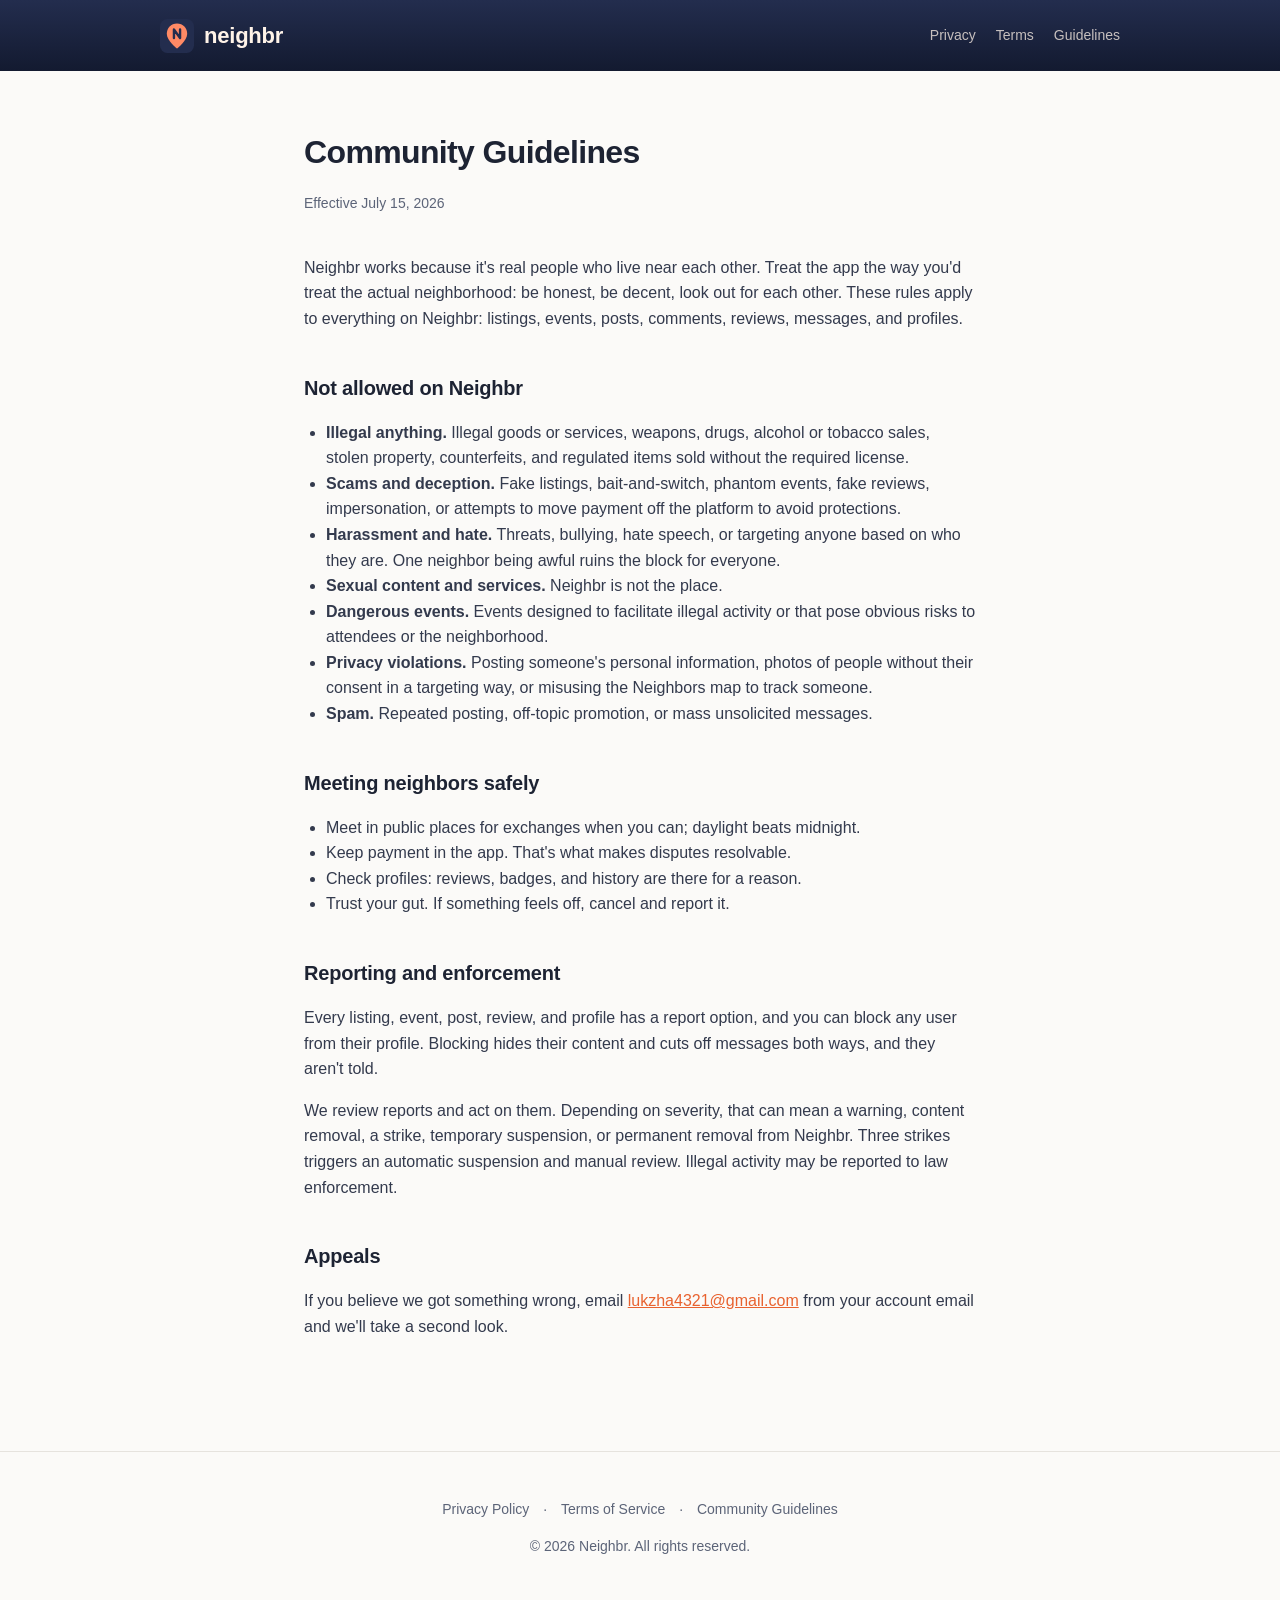
==== guidelines.html @ 106ad451 "Neighbr marketing site: index, privacy, terms, community guidelines" ====
<!DOCTYPE html>
<html lang="en">
<head>
  <meta charset="utf-8">
  <meta name="viewport" content="width=device-width, initial-scale=1">
  <title>Community Guidelines: Neighbr</title>
  <link rel="stylesheet" href="styles.css">
</head>
<body>
  <header class="site-header">
    <div class="inner">
      <a class="brand" href="index.html">
        <svg width="34" height="34" viewBox="0 0 100 100" aria-hidden="true">
          <rect width="100" height="100" rx="22" fill="#232d4e"/>
          <path d="M50 13 C32.5 13 20 26.2 20 43.5 C20 64 50 87 50 87 C50 87 80 64 80 43.5 C80 26.2 67.5 13 50 13 Z" fill="#ff8a65"/>
          <path d="M41 56 V31 L59 56 V31" fill="none" stroke="#232d4e" stroke-width="7" stroke-linecap="round" stroke-linejoin="round"/>
        </svg>
        <span>neighbr</span>
      </a>
      <nav>
        <a href="privacy.html">Privacy</a>
        <a href="terms.html">Terms</a>
        <a href="guidelines.html">Guidelines</a>
      </nav>
    </div>
  </header>

  <main class="doc">
    <h1>Community Guidelines</h1>
    <p class="updated">Effective July 15, 2026</p>

    <p>Neighbr works because it's real people who live near each other. Treat the app the
    way you'd treat the actual neighborhood: be honest, be decent, look out for each other.
    These rules apply to everything on Neighbr: listings, events, posts, comments,
    reviews, messages, and profiles.</p>

    <h2>Not allowed on Neighbr</h2>
    <ul>
      <li><strong>Illegal anything.</strong> Illegal goods or services, weapons, drugs,
      alcohol or tobacco sales, stolen property, counterfeits, and regulated items sold
      without the required license.</li>
      <li><strong>Scams and deception.</strong> Fake listings, bait-and-switch, phantom
      events, fake reviews, impersonation, or attempts to move payment off the platform to
      avoid protections.</li>
      <li><strong>Harassment and hate.</strong> Threats, bullying, hate speech, or targeting
      anyone based on who they are. One neighbor being awful ruins the block for everyone.</li>
      <li><strong>Sexual content and services.</strong> Neighbr is not the place.</li>
      <li><strong>Dangerous events.</strong> Events designed to facilitate illegal activity
      or that pose obvious risks to attendees or the neighborhood.</li>
      <li><strong>Privacy violations.</strong> Posting someone's personal information,
      photos of people without their consent in a targeting way, or misusing the Neighbors
      map to track someone.</li>
      <li><strong>Spam.</strong> Repeated posting, off-topic promotion, or mass unsolicited
      messages.</li>
    </ul>

    <h2>Meeting neighbors safely</h2>
    <ul>
      <li>Meet in public places for exchanges when you can; daylight beats midnight.</li>
      <li>Keep payment in the app. That's what makes disputes resolvable.</li>
      <li>Check profiles: reviews, badges, and history are there for a reason.</li>
      <li>Trust your gut. If something feels off, cancel and report it.</li>
    </ul>

    <h2>Reporting and enforcement</h2>
    <p>Every listing, event, post, review, and profile has a report option, and you can
    block any user from their profile. Blocking hides their content and cuts off messages
    both ways, and they aren't told.</p>
    <p>We review reports and act on them. Depending on severity, that can mean a warning,
    content removal, a strike, temporary suspension, or permanent removal from Neighbr.
    Three strikes triggers an automatic suspension and manual review. Illegal activity may
    be reported to law enforcement.</p>

    <h2>Appeals</h2>
    <p>If you believe we got something wrong, email
    <a href="mailto:lukzha4321@gmail.com">lukzha4321@gmail.com</a> from your account email
    and we'll take a second look.</p>
  </main>

  <footer class="site-footer">
    <p>
      <a href="privacy.html">Privacy Policy</a> ·
      <a href="terms.html">Terms of Service</a> ·
      <a href="guidelines.html">Community Guidelines</a>
    </p>
    <p>© 2026 Neighbr. All rights reserved.</p>
  </footer>
</body>
</html>
---- styles.css ----
/* Neighbr site: Midnight palette (navy ground, coral action, cream text) */
:root {
  --navy: #131a30;
  --navy-2: #232d4e;
  --coral: #ff8a65;
  --coral-deep: #e8622f;
  --cream: #fff3e8;
  --ink: #1d2333;
  --muted: #5c6478;
  --paper: #fbfaf8;
  --hairline: #e6e3de;
}
* { box-sizing: border-box; }
body {
  margin: 0;
  font-family: -apple-system, BlinkMacSystemFont, "Segoe UI", Roboto, sans-serif;
  color: var(--ink);
  background: var(--paper);
  line-height: 1.6;
  -webkit-font-smoothing: antialiased;
}

/* Header */
.site-header {
  background: linear-gradient(180deg, var(--navy-2), var(--navy));
  padding: 18px 24px;
}
.site-header .inner {
  max-width: 960px; margin: 0 auto;
  display: flex; align-items: center; justify-content: space-between; gap: 16px;
}
.brand { display: flex; align-items: center; gap: 10px; text-decoration: none; }
.brand svg { display: block; }
.brand span {
  color: var(--cream); font-weight: 800; font-size: 22px; letter-spacing: -0.01em;
}
.site-header nav { display: flex; gap: 20px; flex-wrap: wrap; }
.site-header nav a {
  color: rgba(255, 243, 232, 0.75); text-decoration: none; font-size: 14px; font-weight: 500;
}
.site-header nav a:hover { color: var(--cream); }

/* Landing hero */
.hero {
  background: linear-gradient(180deg, var(--navy) 0%, #0d1224 100%);
  color: var(--cream);
  padding: 88px 24px 96px;
  text-align: center;
}
.hero .logo { margin-bottom: 28px; }
.hero h1 {
  font-size: clamp(34px, 6vw, 56px); font-weight: 800; letter-spacing: -0.02em;
  margin: 0 0 14px; text-wrap: balance;
}
.hero h1 em { color: var(--coral); font-style: normal; }
.hero p.lede {
  font-size: clamp(17px, 2.4vw, 21px); color: rgba(255, 243, 232, 0.8);
  max-width: 560px; margin: 0 auto 36px;
}
.badge-soon {
  display: inline-block; border: 1.5px solid rgba(255, 243, 232, 0.35);
  color: var(--cream); border-radius: 999px; padding: 12px 28px;
  font-weight: 600; font-size: 15px; letter-spacing: 0.02em;
}

/* Feature grid */
.features {
  max-width: 960px; margin: 0 auto; padding: 72px 24px;
  display: grid; grid-template-columns: repeat(auto-fit, minmax(260px, 1fr)); gap: 28px;
}
.feature h3 { margin: 0 0 6px; font-size: 18px; letter-spacing: -0.01em; }
.feature .glyph {
  width: 44px; height: 44px; border-radius: 12px;
  background: var(--navy); color: var(--coral);
  display: flex; align-items: center; justify-content: center;
  font-size: 22px; margin-bottom: 14px;
}
.feature p { margin: 0; color: var(--muted); font-size: 15px; }

/* Legal pages */
.doc {
  max-width: 720px; margin: 0 auto; padding: 56px 24px 96px;
}
.doc h1 { font-size: 32px; letter-spacing: -0.02em; margin: 0 0 4px; }
.doc .updated { color: var(--muted); font-size: 14px; margin-bottom: 40px; }
.doc h2 { font-size: 20px; margin: 40px 0 10px; letter-spacing: -0.01em; }
.doc p, .doc li { font-size: 16px; color: #333a4d; }
.doc ul { padding-left: 22px; }
.doc a { color: var(--coral-deep); }
.doc .callout {
  background: #fff7f2; border: 1px solid #ffd9c7; border-radius: 12px;
  padding: 14px 18px; font-size: 15px;
}

/* Footer */
.site-footer {
  border-top: 1px solid var(--hairline);
  padding: 32px 24px 48px; text-align: center;
  color: var(--muted); font-size: 14px;
}
.site-footer a { color: var(--muted); text-decoration: none; margin: 0 10px; }
.site-footer a:hover { color: var(--ink); }
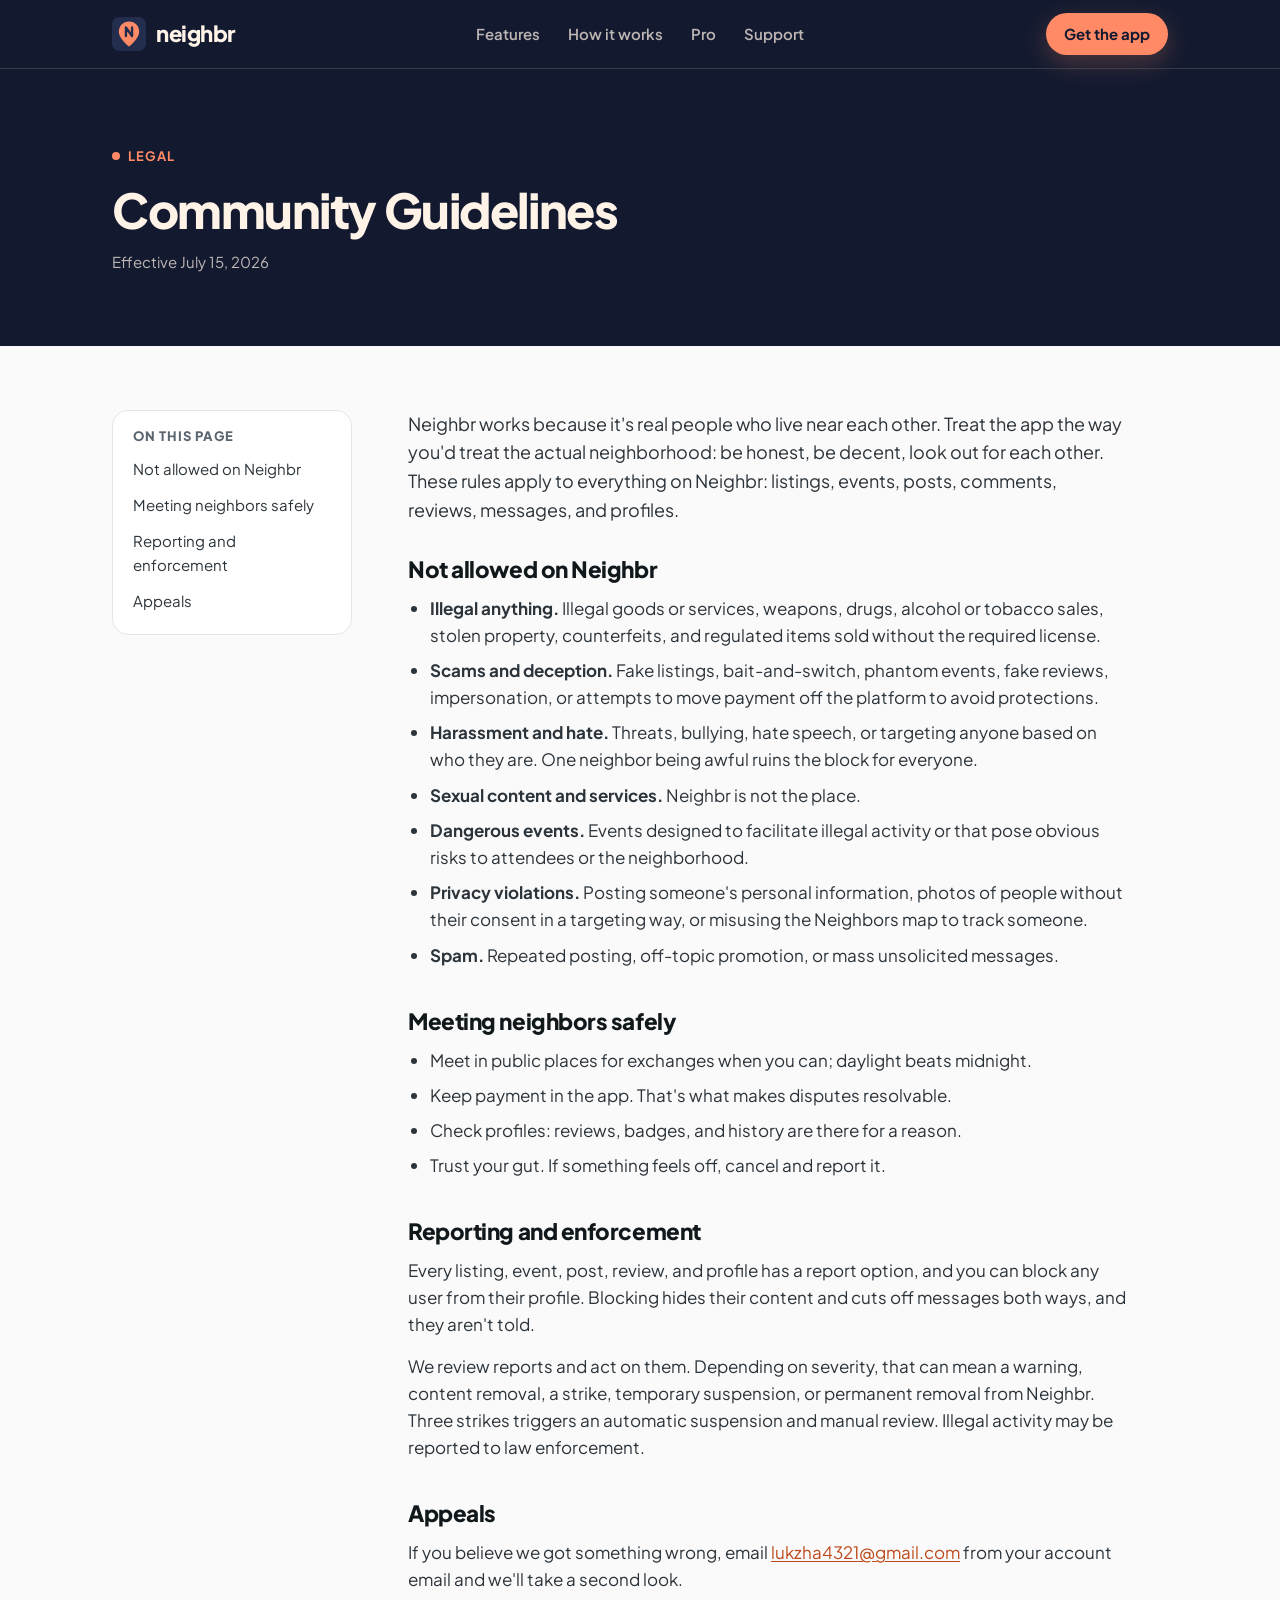
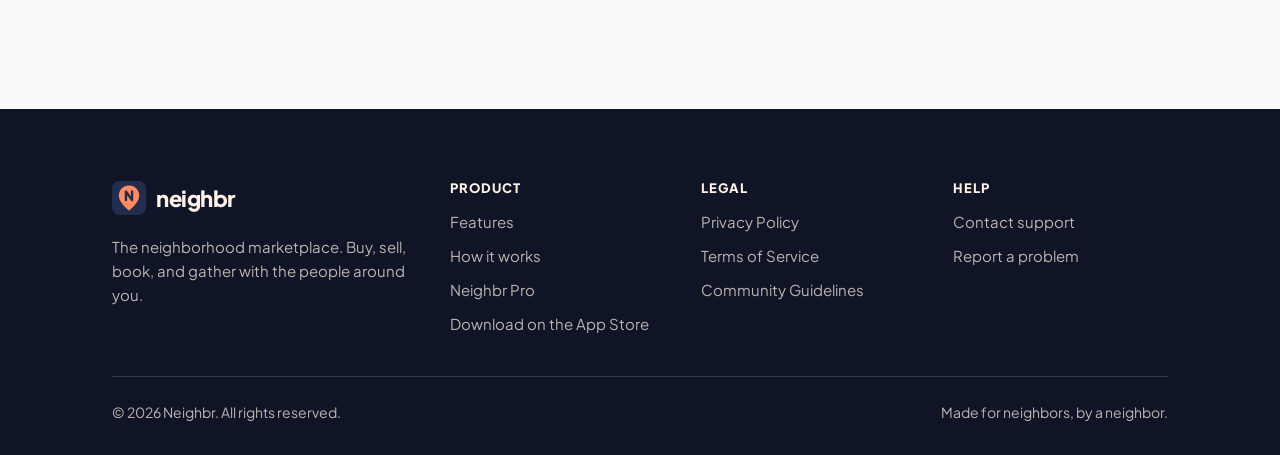
==== commit c0f42cec: "design: rebuild the site, with dark mode Mirrors Website/ in the app repo at 7a7ec6f: product-led la" ====
--- a/guidelines.html
+++ b/guidelines.html
@@ -4,37 +4,83 @@
   <meta charset="utf-8">
   <meta name="viewport" content="width=device-width, initial-scale=1">
   <title>Community Guidelines: Neighbr</title>
+  <meta name="description" content="The rules for listings, events, posts, messages, and profiles on Neighbr.">
+  <link rel="canonical" href="https://neighbronline.com/guidelines.html">
+  <meta name="theme-color" content="#131a30">
+  <link rel="preconnect" href="https://fonts.googleapis.com">
+  <link rel="preconnect" href="https://fonts.gstatic.com" crossorigin>
+  <link rel="stylesheet" href="https://fonts.googleapis.com/css2?family=Plus+Jakarta+Sans:wght@500;600;700;800&display=swap">
   <link rel="stylesheet" href="styles.css">
+  <link rel="icon" href="data:image/svg+xml,%3Csvg xmlns='http://www.w3.org/2000/svg' viewBox='0 0 100 100'%3E%3Crect width='100' height='100' rx='22' fill='%23232d4e'/%3E%3Cpath d='M50 13 C32.5 13 20 26.2 20 43.5 C20 64 50 87 50 87 C50 87 80 64 80 43.5 C80 26.2 67.5 13 50 13 Z' fill='%23ff8a65'/%3E%3Cpath d='M41 56 V31 L59 56 V31' fill='none' stroke='%23232d4e' stroke-width='7' stroke-linecap='round' stroke-linejoin='round'/%3E%3C/svg%3E">
 </head>
 <body>
+  <a class="skip-link" href="#main">Skip to content</a>
+
   <header class="site-header">
-    <div class="inner">
-      <a class="brand" href="index.html">
-        <svg width="34" height="34" viewBox="0 0 100 100" aria-hidden="true">
+    <div class="container inner">
+      <a class="brand" href="index.html" aria-label="Neighbr home">
+        <svg viewBox="0 0 100 100" aria-hidden="true">
           <rect width="100" height="100" rx="22" fill="#232d4e"/>
           <path d="M50 13 C32.5 13 20 26.2 20 43.5 C20 64 50 87 50 87 C50 87 80 64 80 43.5 C80 26.2 67.5 13 50 13 Z" fill="#ff8a65"/>
           <path d="M41 56 V31 L59 56 V31" fill="none" stroke="#232d4e" stroke-width="7" stroke-linecap="round" stroke-linejoin="round"/>
         </svg>
         <span>neighbr</span>
       </a>
-      <nav>
-        <a href="privacy.html">Privacy</a>
-        <a href="terms.html">Terms</a>
-        <a href="guidelines.html">Guidelines</a>
+      <nav class="site-nav" aria-label="Primary">
+        <a href="index.html#features">Features</a>
+        <a href="index.html#how">How it works</a>
+        <a href="pro.html">Pro</a>
+        <a href="mailto:lukzha4321@gmail.com">Support</a>
       </nav>
+      <div class="header-cta">
+        <a class="btn btn-primary dark btn-sm" href="https://apps.apple.com/us/app/id6793326395">Get the app</a>
+        <details class="menu">
+          <summary>
+            <svg class="icon icon-open" viewBox="0 0 24 24" aria-hidden="true"><path d="M4 7h16"/><path d="M4 12h16"/><path d="M4 17h16"/></svg>
+            <svg class="icon icon-close" viewBox="0 0 24 24" aria-hidden="true"><path d="M6 6l12 12"/><path d="M18 6 6 18"/></svg>
+            <span class="visually-hidden">Menu</span>
+          </summary>
+          <nav class="menu-panel" aria-label="Site">
+            <a href="index.html#features">Features</a>
+            <a href="index.html#how">How it works</a>
+            <a href="pro.html">Neighbr Pro</a>
+            <a href="privacy.html">Privacy Policy</a>
+            <a href="terms.html">Terms of Service</a>
+            <a href="guidelines.html" aria-current="page">Community Guidelines</a>
+            <a href="mailto:lukzha4321@gmail.com">Support</a>
+          </nav>
+        </details>
+      </div>
     </div>
   </header>
 
-  <main class="doc">
-    <h1>Community Guidelines</h1>
-    <p class="updated">Effective July 15, 2026</p>
+  <main id="main">
+    <section class="doc-hero" aria-labelledby="doc-title">
+      <div class="container">
+        <p class="eyebrow">Legal</p>
+        <h1 id="doc-title">Community Guidelines</h1>
+        <p class="updated">Effective July 15, 2026</p>
+      </div>
+    </section>
 
+    <div class="container doc-layout">
+      <nav class="toc" aria-labelledby="toc-title">
+        <h2 id="toc-title">On this page</h2>
+        <ol>
+          <li><a href="#not-allowed-on-neighbr">Not allowed on Neighbr</a></li>
+          <li><a href="#meeting-neighbors-safely">Meeting neighbors safely</a></li>
+          <li><a href="#reporting-and-enforcement">Reporting and enforcement</a></li>
+          <li><a href="#appeals">Appeals</a></li>
+        </ol>
+      </nav>
+
+      <article class="doc">
     <p>Neighbr works because it's real people who live near each other. Treat the app the
     way you'd treat the actual neighborhood: be honest, be decent, look out for each other.
     These rules apply to everything on Neighbr: listings, events, posts, comments,
     reviews, messages, and profiles.</p>
 
-    <h2>Not allowed on Neighbr</h2>
+    <h2 id="not-allowed-on-neighbr">Not allowed on Neighbr</h2>
     <ul>
       <li><strong>Illegal anything.</strong> Illegal goods or services, weapons, drugs,
       alcohol or tobacco sales, stolen property, counterfeits, and regulated items sold
@@ -54,7 +100,7 @@
       messages.</li>
     </ul>
 
-    <h2>Meeting neighbors safely</h2>
+    <h2 id="meeting-neighbors-safely">Meeting neighbors safely</h2>
     <ul>
       <li>Meet in public places for exchanges when you can; daylight beats midnight.</li>
       <li>Keep payment in the app. That's what makes disputes resolvable.</li>
@@ -62,7 +108,7 @@
       <li>Trust your gut. If something feels off, cancel and report it.</li>
     </ul>
 
-    <h2>Reporting and enforcement</h2>
+    <h2 id="reporting-and-enforcement">Reporting and enforcement</h2>
     <p>Every listing, event, post, review, and profile has a report option, and you can
     block any user from their profile. Blocking hides their content and cuts off messages
     both ways, and they aren't told.</p>
@@ -71,19 +117,58 @@
     Three strikes triggers an automatic suspension and manual review. Illegal activity may
     be reported to law enforcement.</p>
 
-    <h2>Appeals</h2>
+    <h2 id="appeals">Appeals</h2>
     <p>If you believe we got something wrong, email
     <a href="mailto:lukzha4321@gmail.com">lukzha4321@gmail.com</a> from your account email
     and we'll take a second look.</p>
+      </article>
+    </div>
   </main>
 
   <footer class="site-footer">
-    <p>
-      <a href="privacy.html">Privacy Policy</a> ·
-      <a href="terms.html">Terms of Service</a> ·
-      <a href="guidelines.html">Community Guidelines</a>
-    </p>
-    <p>© 2026 Neighbr. All rights reserved.</p>
+    <div class="container">
+      <div class="footer-grid">
+        <div class="footer-brand">
+          <a class="brand" href="index.html" aria-label="Neighbr home">
+            <svg viewBox="0 0 100 100" aria-hidden="true">
+          <rect width="100" height="100" rx="22" fill="#232d4e"/>
+          <path d="M50 13 C32.5 13 20 26.2 20 43.5 C20 64 50 87 50 87 C50 87 80 64 80 43.5 C80 26.2 67.5 13 50 13 Z" fill="#ff8a65"/>
+          <path d="M41 56 V31 L59 56 V31" fill="none" stroke="#232d4e" stroke-width="7" stroke-linecap="round" stroke-linejoin="round"/>
+        </svg>
+            <span>neighbr</span>
+          </a>
+          <p>The neighborhood marketplace. Buy, sell, book, and gather with the people around you.</p>
+        </div>
+        <div class="footer-col">
+          <h3>Product</h3>
+          <ul>
+            <li><a href="index.html#features">Features</a></li>
+            <li><a href="index.html#how">How it works</a></li>
+            <li><a href="pro.html">Neighbr Pro</a></li>
+            <li><a href="https://apps.apple.com/us/app/id6793326395">Download on the App Store</a></li>
+          </ul>
+        </div>
+        <div class="footer-col">
+          <h3>Legal</h3>
+          <ul>
+            <li><a href="privacy.html">Privacy Policy</a></li>
+            <li><a href="terms.html">Terms of Service</a></li>
+            <li><a href="guidelines.html" aria-current="page">Community Guidelines</a></li>
+          </ul>
+        </div>
+        <div class="footer-col">
+          <h3>Help</h3>
+          <ul>
+            <li><a href="mailto:lukzha4321@gmail.com">Contact support</a></li>
+            <li><a href="mailto:lukzha4321@gmail.com">Report a problem</a></li>
+          </ul>
+        </div>
+      </div>
+      <div class="footer-bottom">
+        <span>&copy; 2026 Neighbr. All rights reserved.</span>
+        <span>Made for neighbors, by a neighbor.</span>
+      </div>
+    </div>
   </footer>
 </body>
 </html>
--- a/styles.css
+++ b/styles.css
@@ -1,102 +1,514 @@
-/* Neighbr site: Midnight palette (navy ground, coral action, cream text) */
+/* ==========================================================================
+   Neighbr marketing site: Midnight palette
+   Navy ground, coral action, cream text on dark, paper surfaces on light.
+   ========================================================================== */
+
 :root {
-  --navy: #131a30;
-  --navy-2: #232d4e;
-  --coral: #ff8a65;
-  --coral-deep: #e8622f;
+  color-scheme: light dark;
+  --coral: #e8622f;         /* action color on light surfaces */
+  --coral-light: #ff8a65;   /* action color on dark surfaces */
+  --coral-text: #bd4a1b;    /* coral dark enough for links on paper (5:1) */
+  --coral-tint: #fdeee6;
+  --navy: #232d4e;
+  --navy-deep: #131a30;
+  --navy-deepest: #0f1426;
   --cream: #fff3e8;
-  --ink: #1d2333;
-  --muted: #5c6478;
-  --paper: #fbfaf8;
-  --hairline: #e6e3de;
-}
-* { box-sizing: border-box; }
+  --cream-70: rgba(255, 243, 232, 0.72);
+  --paper: #fbfafb;
+  --paper-2: #f3f2f4;
+  --white: #ffffff;
+  --ink: #11181c;
+  --ink-2: #2b343a;
+  --muted: #5b6670;
+  --hairline: #e3e5e8;
+  --hairline-dark: rgba(255, 243, 232, 0.14);
+  --success: #1fa67a;
+  --warning: #e0a100;
+  --destructive: #e5484d;
+
+  --font: "Plus Jakarta Sans", -apple-system, BlinkMacSystemFont, "Segoe UI", Roboto,
+    Helvetica, Arial, sans-serif;
+  --radius: 16px;
+  --radius-lg: 24px;
+  --shadow-sm: 0 1px 2px rgba(17, 24, 28, 0.06), 0 2px 8px rgba(17, 24, 28, 0.05);
+  --shadow-md: 0 10px 30px rgba(19, 26, 48, 0.10);
+  --shadow-phone: 0 40px 80px rgba(6, 9, 20, 0.55), 0 12px 24px rgba(6, 9, 20, 0.35);
+  --container: 1120px;
+  --gutter: clamp(20px, 4vw, 32px);
+  --section: clamp(64px, 9vw, 120px);
+}
+
+/* Reset-ish ---------------------------------------------------------------- */
+*, *::before, *::after { box-sizing: border-box; }
+html { -webkit-text-size-adjust: 100%; scroll-behavior: smooth; }
 body {
   margin: 0;
-  font-family: -apple-system, BlinkMacSystemFont, "Segoe UI", Roboto, sans-serif;
+  font-family: var(--font);
+  font-size: 16px;
+  line-height: 1.6;
   color: var(--ink);
   background: var(--paper);
-  line-height: 1.6;
   -webkit-font-smoothing: antialiased;
-}
-
-/* Header */
+  overflow-x: hidden;
+}
+img, svg { display: block; max-width: 100%; }
+img { height: auto; }
+h1, h2, h3, h4 { margin: 0; line-height: 1.15; letter-spacing: -0.02em; font-weight: 800; }
+p { margin: 0; }
+a { color: var(--coral-text); text-decoration-thickness: 1px; text-underline-offset: 2px; }
+button { font: inherit; }
+ul, ol.steps { margin: 0; padding: 0; list-style: none; }
+
+:focus-visible {
+  outline: 3px solid var(--coral);
+  outline-offset: 3px;
+  border-radius: 6px;
+}
+.on-dark :focus-visible, .site-header :focus-visible { outline-color: var(--coral-light); }
+
+@media (prefers-reduced-motion: reduce) {
+  html { scroll-behavior: auto; }
+  *, *::before, *::after { animation: none !important; transition: none !important; }
+}
+
+/* Utilities ---------------------------------------------------------------- */
+.container { width: 100%; max-width: var(--container); margin: 0 auto; padding: 0 var(--gutter); }
+.narrow { max-width: 760px; }
+.visually-hidden {
+  position: absolute !important; width: 1px; height: 1px; padding: 0; margin: -1px;
+  overflow: hidden; clip: rect(0 0 0 0); white-space: nowrap; border: 0;
+}
+.skip-link {
+  position: absolute; left: 16px; top: -60px; z-index: 100;
+  background: var(--coral-light); color: var(--navy-deep); font-weight: 700;
+  padding: 10px 16px; border-radius: 10px; text-decoration: none;
+}
+.skip-link:focus { top: 16px; }
+
+.icon { width: 24px; height: 24px; stroke: currentColor; fill: none; stroke-width: 2; stroke-linecap: round; stroke-linejoin: round; flex: none; }
+.icon-sm { width: 18px; height: 18px; }
+
+.eyebrow {
+  display: inline-flex; align-items: center; gap: 8px;
+  font-size: 13px; font-weight: 700; letter-spacing: 0.08em; text-transform: uppercase;
+  color: var(--coral-text); margin-bottom: 16px;
+}
+.on-dark .eyebrow { color: var(--coral-light); }
+.eyebrow::before { content: ""; width: 8px; height: 8px; border-radius: 50%; background: currentColor; }
+
+.section { padding: var(--section) 0; }
+.section-head { max-width: 640px; margin-bottom: clamp(36px, 5vw, 56px); }
+.section-head.center { margin-left: auto; margin-right: auto; text-align: center; }
+.section-head h2 { font-size: clamp(1.85rem, 3.6vw, 2.75rem); }
+.section-head p { margin-top: 14px; font-size: clamp(1.05rem, 1.6vw, 1.2rem); color: var(--muted); }
+.on-dark .section-head p { color: var(--cream-70); }
+
+.on-dark { background: var(--navy-deep); color: var(--cream); }
+.on-dark a { color: var(--coral-light); }
+
+/* Buttons ------------------------------------------------------------------ */
+.btn {
+  display: inline-flex; align-items: center; justify-content: center; gap: 10px;
+  padding: 14px 24px; border-radius: 999px; border: 2px solid transparent;
+  font-weight: 700; font-size: 1rem; line-height: 1.2; text-decoration: none;
+  cursor: pointer; white-space: nowrap;
+  transition: transform 0.15s ease, background-color 0.15s ease, box-shadow 0.15s ease, color 0.15s ease;
+}
+.btn:hover { transform: translateY(-1px); }
+.btn:active { transform: translateY(0); }
+.btn .icon { width: 20px; height: 20px; }
+
+/* Primary on light: coral with white text, kept at large-text size for AA. */
+.btn-primary { background: var(--coral); color: var(--white); font-size: 1.1875rem; padding: 16px 28px; box-shadow: 0 8px 20px rgba(232, 98, 47, 0.28); }
+.btn-primary:hover { background: #d6561f; }
+/* Primary on dark: light coral with navy text. */
+.on-dark .btn-primary, .btn-primary.dark { background: var(--coral-light); color: var(--navy-deep); box-shadow: 0 8px 24px rgba(255, 138, 101, 0.25); }
+.on-dark .btn-primary:hover, .btn-primary.dark:hover { background: #ffa082; }
+
+.btn-navy { background: var(--navy); color: var(--cream); }
+.btn-navy:hover { background: var(--navy-deep); }
+
+.btn-ghost { background: transparent; color: var(--ink); border-color: var(--hairline); }
+.btn-ghost:hover { border-color: var(--ink); }
+.on-dark .btn-ghost { color: var(--cream); border-color: rgba(255, 243, 232, 0.3); }
+.on-dark .btn-ghost:hover { border-color: var(--cream); background: rgba(255, 243, 232, 0.06); }
+
+.btn-sm { padding: 10px 18px; font-size: 0.9375rem; }
+
+.btn-row { display: flex; flex-wrap: wrap; gap: 12px; align-items: center; }
+
+/* Header ------------------------------------------------------------------- */
 .site-header {
-  background: linear-gradient(180deg, var(--navy-2), var(--navy));
-  padding: 18px 24px;
+  background: var(--navy-deep);
+  color: var(--cream);
+  border-bottom: 1px solid var(--hairline-dark);
+  position: relative; z-index: 10;
 }
 .site-header .inner {
-  max-width: 960px; margin: 0 auto;
   display: flex; align-items: center; justify-content: space-between; gap: 16px;
-}
-.brand { display: flex; align-items: center; gap: 10px; text-decoration: none; }
-.brand svg { display: block; }
-.brand span {
-  color: var(--cream); font-weight: 800; font-size: 22px; letter-spacing: -0.01em;
-}
-.site-header nav { display: flex; gap: 20px; flex-wrap: wrap; }
-.site-header nav a {
-  color: rgba(255, 243, 232, 0.75); text-decoration: none; font-size: 14px; font-weight: 500;
-}
-.site-header nav a:hover { color: var(--cream); }
-
-/* Landing hero */
+  min-height: 68px;
+}
+.brand { display: inline-flex; align-items: center; gap: 10px; text-decoration: none; color: var(--cream); }
+.brand svg { width: 34px; height: 34px; }
+.brand span { font-weight: 800; font-size: 1.375rem; letter-spacing: -0.02em; }
+
+.site-nav { display: none; align-items: center; gap: 28px; }
+.site-nav a { color: var(--cream-70); text-decoration: none; font-size: 0.9375rem; font-weight: 600; padding: 6px 0; }
+.site-nav a:hover, .site-nav a[aria-current="page"] { color: var(--cream); }
+.header-cta { display: flex; align-items: center; gap: 12px; }
+.header-cta .btn { font-size: 0.9375rem; padding: 10px 16px; }
+@media (min-width: 760px) {
+  .site-nav { display: flex; }
+}
+
+/* Mobile menu: a JS-free details/summary disclosure listing every page. */
+.menu { position: static; }
+.menu summary {
+  list-style: none; cursor: pointer; display: inline-grid; place-items: center;
+  width: 44px; height: 44px; border-radius: 12px; color: var(--cream);
+  border: 1px solid rgba(255, 243, 232, 0.22); background: transparent;
+}
+.menu summary::-webkit-details-marker { display: none; }
+.menu summary:hover, .menu[open] summary { background: rgba(255, 243, 232, 0.08); }
+.menu summary .icon { width: 22px; height: 22px; }
+.menu summary .icon-close { display: none; }
+.menu[open] summary .icon-open { display: none; }
+.menu[open] summary .icon-close { display: block; }
+.menu-panel {
+  position: absolute; left: 0; right: 0; top: 100%; z-index: 20;
+  display: grid; padding: 8px var(--gutter) 16px;
+  background: var(--navy-deepest); border-bottom: 1px solid var(--hairline-dark);
+  box-shadow: 0 24px 48px rgba(6, 9, 20, 0.45);
+}
+.menu-panel a {
+  color: var(--cream); text-decoration: none; font-weight: 600; font-size: 1.0625rem;
+  padding: 13px 4px; border-bottom: 1px solid var(--hairline-dark);
+}
+.menu-panel a:last-child { border-bottom: 0; }
+.menu-panel a:hover, .menu-panel a[aria-current="page"] { color: var(--coral-light); }
+@media (min-width: 760px) { .menu { display: none; } }
+@media (max-width: 759px) {
+  .site-header .inner { gap: 10px; }
+  .header-cta { gap: 8px; }
+  .header-cta .btn { padding: 9px 13px; font-size: 0.875rem; }
+  .brand span { font-size: 1.25rem; }
+}
+
+/* Footer ------------------------------------------------------------------- */
+.site-footer {
+  background: var(--navy-deepest); color: var(--cream-70);
+  padding: clamp(48px, 6vw, 72px) 0 32px;
+  font-size: 0.9375rem;
+}
+.footer-grid { display: grid; gap: 36px; grid-template-columns: 1fr; }
+.footer-brand p { margin-top: 14px; max-width: 320px; }
+.footer-col h3 { font-size: 0.8125rem; letter-spacing: 0.08em; text-transform: uppercase; color: var(--cream); margin-bottom: 14px; }
+.footer-col li + li { margin-top: 10px; }
+.footer-col a { color: var(--cream-70); text-decoration: none; }
+.footer-col a:hover { color: var(--cream); text-decoration: underline; }
+.footer-bottom {
+  margin-top: 40px; padding-top: 24px; border-top: 1px solid var(--hairline-dark);
+  display: flex; flex-wrap: wrap; justify-content: space-between; gap: 12px; font-size: 0.875rem;
+}
+@media (min-width: 640px) {
+  .footer-grid { grid-template-columns: 1.4fr 1fr 1fr 1fr; }
+}
+
+/* Hero --------------------------------------------------------------------- */
 .hero {
-  background: linear-gradient(180deg, var(--navy) 0%, #0d1224 100%);
+  position: relative; overflow: hidden;
+  background: radial-gradient(900px 600px at 85% 10%, rgba(255, 138, 101, 0.16), transparent 60%),
+              radial-gradient(700px 500px at 0% 100%, rgba(35, 45, 78, 0.9), transparent 60%),
+              linear-gradient(180deg, var(--navy-deep) 0%, var(--navy-deepest) 100%);
   color: var(--cream);
-  padding: 88px 24px 96px;
-  text-align: center;
-}
-.hero .logo { margin-bottom: 28px; }
+  padding: clamp(56px, 8vw, 104px) 0 0;
+}
+.hero-grid { display: grid; grid-template-columns: 1fr; gap: 48px; align-items: center; }
+.hero-copy { position: relative; z-index: 2; }
 .hero h1 {
-  font-size: clamp(34px, 6vw, 56px); font-weight: 800; letter-spacing: -0.02em;
-  margin: 0 0 14px; text-wrap: balance;
-}
-.hero h1 em { color: var(--coral); font-style: normal; }
-.hero p.lede {
-  font-size: clamp(17px, 2.4vw, 21px); color: rgba(255, 243, 232, 0.8);
-  max-width: 560px; margin: 0 auto 36px;
-}
-.badge-soon {
-  display: inline-block; border: 1.5px solid rgba(255, 243, 232, 0.35);
-  color: var(--cream); border-radius: 999px; padding: 12px 28px;
-  font-weight: 600; font-size: 15px; letter-spacing: 0.02em;
-}
-
-/* Feature grid */
-.features {
-  max-width: 960px; margin: 0 auto; padding: 72px 24px;
-  display: grid; grid-template-columns: repeat(auto-fit, minmax(260px, 1fr)); gap: 28px;
-}
-.feature h3 { margin: 0 0 6px; font-size: 18px; letter-spacing: -0.01em; }
-.feature .glyph {
-  width: 44px; height: 44px; border-radius: 12px;
-  background: var(--navy); color: var(--coral);
-  display: flex; align-items: center; justify-content: center;
-  font-size: 22px; margin-bottom: 14px;
-}
-.feature p { margin: 0; color: var(--muted); font-size: 15px; }
-
-/* Legal pages */
-.doc {
-  max-width: 720px; margin: 0 auto; padding: 56px 24px 96px;
-}
-.doc h1 { font-size: 32px; letter-spacing: -0.02em; margin: 0 0 4px; }
-.doc .updated { color: var(--muted); font-size: 14px; margin-bottom: 40px; }
-.doc h2 { font-size: 20px; margin: 40px 0 10px; letter-spacing: -0.01em; }
-.doc p, .doc li { font-size: 16px; color: #333a4d; }
-.doc ul { padding-left: 22px; }
-.doc a { color: var(--coral-deep); }
+  font-size: clamp(2.5rem, 6vw, 4.25rem); line-height: 1.02; letter-spacing: -0.03em;
+  text-wrap: balance; max-width: 12ch;
+}
+.hero h1 em { color: var(--coral-light); font-style: normal; }
+.hero .lede {
+  margin-top: 22px; font-size: clamp(1.125rem, 1.8vw, 1.3rem); color: var(--cream-70);
+  max-width: 480px; text-wrap: pretty;
+}
+.hero .btn-row { margin-top: 32px; }
+.hero-note { margin-top: 18px; font-size: 0.9375rem; color: var(--cream-70); display: flex; align-items: center; gap: 8px; }
+.hero-note .icon { width: 18px; height: 18px; color: var(--success); }
+
+.hero-tags { display: flex; flex-wrap: wrap; gap: 8px; margin-top: 28px; }
+.hero-tags li {
+  font-size: 0.8125rem; font-weight: 600; color: var(--cream);
+  border: 1px solid rgba(255, 243, 232, 0.22); border-radius: 999px; padding: 6px 12px;
+}
+
+.hero-visual {
+  position: relative; display: flex; justify-content: center; align-items: flex-start;
+  height: 440px; overflow: hidden;
+  margin: 0 calc(-1 * var(--gutter));
+}
+.hero-visual::after {
+  content: ""; position: absolute; inset: auto 0 0 0; height: 140px;
+  background: linear-gradient(180deg, transparent, var(--navy-deepest));
+  pointer-events: none;
+}
+.phone-stack { position: relative; width: 250px; }
+.phone {
+  width: 250px; aspect-ratio: 460 / 1000;
+  background: var(--navy-deepest); border-radius: 40px; padding: 9px;
+  border: 1px solid rgba(255, 243, 232, 0.18);
+  box-shadow: var(--shadow-phone);
+}
+.phone img { width: 100%; height: 100%; object-fit: cover; border-radius: 32px; }
+.phone-main { position: relative; z-index: 2; transform: rotate(-5deg); transform-origin: 50% 30%; }
+.phone-back { position: absolute; top: 48px; left: 140px; width: 220px; opacity: 0.85; transform: rotate(6deg); display: none; }
+
+@media (min-width: 900px) {
+  .hero { padding-bottom: 0; }
+  .hero-grid { grid-template-columns: 1.05fr 0.95fr; gap: 32px; }
+  .hero-visual { height: 620px; margin: 0; justify-content: center; align-items: flex-start; padding-top: 24px; }
+  .hero-visual::after { height: 120px; }
+  .phone-stack { width: 470px; }
+  .phone { width: 300px; border-radius: 46px; padding: 10px; }
+  .phone img { border-radius: 38px; }
+  .phone-main { transform: rotate(-6deg); margin-left: 10px; }
+  .phone-back { display: block; left: 230px; top: 70px; width: 240px; }
+}
+
+/* Entrance animation (disabled under reduced motion) */
+@keyframes rise { from { opacity: 0; transform: translateY(16px); } to { opacity: 1; transform: none; } }
+.hero-copy > * { animation: rise 0.6s ease both; }
+.hero-copy > :nth-child(2) { animation-delay: 0.05s; }
+.hero-copy > :nth-child(3) { animation-delay: 0.1s; }
+.hero-copy > :nth-child(4) { animation-delay: 0.15s; }
+.hero-copy > :nth-child(5) { animation-delay: 0.2s; }
+.hero-copy > :nth-child(6) { animation-delay: 0.25s; }
+@keyframes float { from { opacity: 0; transform: translateY(30px) rotate(-6deg); } to { opacity: 1; transform: translateY(0) rotate(-6deg); } }
+@keyframes float-sm { from { opacity: 0; transform: translateY(30px) rotate(-5deg); } to { opacity: 1; transform: translateY(0) rotate(-5deg); } }
+.phone-main { animation: float-sm 0.8s 0.15s ease both; }
+@media (min-width: 900px) { .phone-main { animation-name: float; } }
+
+/* Features grid ------------------------------------------------------------ */
+.features-grid { display: grid; gap: 20px; grid-template-columns: 1fr; }
+.feature {
+  background: var(--white); border: 1px solid var(--hairline); border-radius: var(--radius-lg);
+  padding: 28px; box-shadow: var(--shadow-sm);
+}
+.feature-icon {
+  width: 48px; height: 48px; border-radius: 14px; margin-bottom: 18px;
+  background: var(--navy-deep); color: var(--coral-light);
+  display: grid; place-items: center;
+}
+.feature h3 { font-size: 1.2rem; margin-bottom: 8px; }
+.feature p { color: var(--muted); font-size: 0.9875rem; }
+@media (min-width: 640px) { .features-grid { grid-template-columns: repeat(2, 1fr); } }
+@media (min-width: 1000px) { .features-grid { grid-template-columns: repeat(3, 1fr); gap: 24px; } }
+
+/* Showcase rows (screenshot + copy) ---------------------------------------- */
+.showcase { background: var(--white); border-top: 1px solid var(--hairline); border-bottom: 1px solid var(--hairline); }
+.show-row { display: grid; grid-template-columns: 1fr; gap: 36px; align-items: center; }
+.show-row + .show-row { margin-top: clamp(56px, 8vw, 96px); }
+.show-copy h3 { font-size: clamp(1.6rem, 3vw, 2.2rem); margin-bottom: 14px; }
+.show-copy p { color: var(--muted); font-size: 1.0625rem; max-width: 460px; }
+.show-copy ul { margin-top: 20px; display: grid; gap: 12px; }
+.show-copy li { display: flex; gap: 12px; align-items: flex-start; color: var(--ink-2); }
+.show-copy li .icon { color: var(--success); width: 22px; height: 22px; margin-top: 2px; }
+.show-shot {
+  position: relative; display: flex; justify-content: center; padding: 36px 0;
+  background: radial-gradient(360px 360px at 50% 55%, var(--coral-tint), transparent 70%);
+}
+.show-shot .phone { width: 240px; transform: none; animation: none; box-shadow: 0 30px 60px rgba(19, 26, 48, 0.22); }
+@media (min-width: 820px) {
+  .show-row { grid-template-columns: 1fr 1fr; gap: 56px; }
+  .show-row.flip .show-shot { order: -1; }
+  .show-shot .phone { width: 270px; }
+}
+
+/* How it works -------------------------------------------------------------- */
+.steps { display: grid; gap: 20px; grid-template-columns: 1fr; counter-reset: step; }
+.step {
+  position: relative; background: var(--white); border: 1px solid var(--hairline);
+  border-radius: var(--radius-lg); padding: 28px 28px 28px 28px;
+}
+.step-num {
+  display: inline-grid; place-items: center; width: 40px; height: 40px; border-radius: 50%;
+  background: var(--navy-deep); color: var(--coral-light); font-weight: 800; font-size: 1rem; margin-bottom: 18px;
+}
+.step h3 { font-size: 1.15rem; margin-bottom: 8px; }
+.step p { color: var(--muted); font-size: 0.9875rem; }
+@media (min-width: 760px) {
+  .steps { grid-template-columns: repeat(3, 1fr); gap: 24px; }
+}
+
+/* Pro band ------------------------------------------------------------------ */
+.pro-band { background: var(--navy); color: var(--cream); }
+.pro-band .inner { display: grid; gap: 32px; grid-template-columns: 1fr; align-items: center; }
+.pro-band h2 { font-size: clamp(1.85rem, 3.6vw, 2.6rem); }
+.pro-band p { color: var(--cream-70); margin-top: 14px; font-size: 1.0625rem; max-width: 480px; }
+.pro-band .btn-row { margin-top: 26px; }
+.fee-compare { display: grid; grid-template-columns: 1fr 1fr; gap: 14px; }
+.fee {
+  border: 1px solid var(--hairline-dark); border-radius: var(--radius-lg); padding: 22px 20px;
+  background: rgba(15, 20, 38, 0.5);
+}
+.fee.pro { border-color: rgba(255, 138, 101, 0.5); background: rgba(255, 138, 101, 0.08); }
+.fee .label { font-size: 0.8125rem; font-weight: 700; letter-spacing: 0.08em; text-transform: uppercase; color: var(--cream-70); }
+.fee.pro .label { color: var(--coral-light); }
+.fee .num { font-size: clamp(2.4rem, 5vw, 3.4rem); font-weight: 800; letter-spacing: -0.03em; line-height: 1.1; margin: 8px 0 2px; }
+.fee .sub { font-size: 0.9rem; color: var(--cream-70); }
+@media (min-width: 860px) {
+  .pro-band .inner { grid-template-columns: 1.1fr 0.9fr; gap: 56px; }
+}
+
+/* Closing CTA --------------------------------------------------------------- */
+.cta-band {
+  background: radial-gradient(700px 400px at 50% 0%, rgba(255, 138, 101, 0.22), transparent 65%), var(--navy-deep);
+  color: var(--cream); text-align: center;
+}
+.cta-band h2 { font-size: clamp(2rem, 5vw, 3.25rem); letter-spacing: -0.03em; text-wrap: balance; }
+.cta-band p { margin: 16px auto 0; max-width: 520px; color: var(--cream-70); font-size: 1.125rem; }
+.cta-band .btn-row { justify-content: center; margin-top: 32px; }
+.cta-band .fine { margin-top: 16px; font-size: 0.875rem; }
+
+/* Pro page ------------------------------------------------------------------ */
+.pro-hero { background: linear-gradient(180deg, var(--navy-deep), var(--navy-deepest)); color: var(--cream); padding: clamp(48px, 7vw, 88px) 0 0; text-align: center; }
+.pro-hero .eyebrow, .doc-hero .eyebrow { color: var(--coral-light); }
+.pro-hero h1 { font-size: clamp(2.25rem, 5.5vw, 3.5rem); letter-spacing: -0.03em; text-wrap: balance; }
+.pro-hero .lede { margin: 18px auto 48px; max-width: 560px; font-size: clamp(1.05rem, 1.7vw, 1.25rem); color: var(--cream-70); }
+.pro-hero-bottom { height: 120px; }
+
+.price-card {
+  position: relative; z-index: 2; margin: -120px auto 0; max-width: 520px;
+  background: var(--white); border-radius: var(--radius-lg); border: 1px solid var(--hairline);
+  padding: 32px 28px 28px; text-align: center; box-shadow: var(--shadow-md);
+}
+.price-card .plan { font-size: 0.8125rem; font-weight: 700; letter-spacing: 0.08em; text-transform: uppercase; color: var(--coral-text); }
+.price { margin-top: 10px; font-size: clamp(2.75rem, 7vw, 3.5rem); font-weight: 800; letter-spacing: -0.03em; line-height: 1; }
+.price span { font-size: 1.0625rem; font-weight: 600; color: var(--muted); letter-spacing: 0; }
+.price-note { color: var(--muted); font-size: 0.9375rem; margin-top: 12px; }
+.price-card .cta { margin-top: 22px; width: 100%; }
+.status { margin: 10px 0 0; font-size: 0.9375rem; min-height: 0; color: var(--muted); }
+.status:empty { display: none; }
+.status.error { color: #c53338; }
+
+.perks { display: grid; gap: 14px; margin-top: 12px; }
+.perk {
+  display: flex; gap: 14px; align-items: flex-start; background: var(--white);
+  border: 1px solid var(--hairline); border-radius: var(--radius); padding: 18px 20px;
+}
+.perk .icon { color: var(--success); width: 22px; height: 22px; margin-top: 3px; }
+.perk strong { display: block; margin-bottom: 2px; }
+.perk span { color: var(--muted); font-size: 0.9375rem; }
+
+.compare { width: 100%; border-collapse: collapse; background: var(--white); border: 1px solid var(--hairline); border-radius: var(--radius); overflow: hidden; }
+.compare-wrap { overflow-x: auto; border-radius: var(--radius); }
+.compare th, .compare td { padding: 14px 16px; text-align: left; border-bottom: 1px solid var(--hairline); font-size: 0.9375rem; }
+.compare th { font-size: 0.8125rem; letter-spacing: 0.06em; text-transform: uppercase; color: var(--muted); background: var(--paper-2); }
+.compare tr:last-child td { border-bottom: 0; }
+.compare td.hl { color: var(--coral-text); font-weight: 700; }
+
+.faq details { background: var(--white); border: 1px solid var(--hairline); border-radius: var(--radius); padding: 0 20px; }
+.faq details + details { margin-top: 12px; }
+.faq summary { cursor: pointer; padding: 16px 0; font-weight: 700; list-style: none; display: flex; justify-content: space-between; align-items: center; gap: 12px; }
+.faq summary::-webkit-details-marker { display: none; }
+.faq summary::after { content: "+"; font-size: 1.4rem; color: var(--coral-text); line-height: 1; }
+.faq details[open] summary::after { content: "\2013"; }
+.faq details p { padding: 0 0 18px; color: var(--ink-2); }
+
+.fine { color: var(--muted); font-size: 0.9rem; }
+
+/* Success page -------------------------------------------------------------- */
+.done { text-align: center; padding-top: clamp(64px, 10vw, 120px); padding-bottom: clamp(64px, 10vw, 120px); }
+.tick {
+  width: 84px; height: 84px; margin: 0 auto 24px; border-radius: 50%;
+  background: var(--success); color: var(--white); display: grid; place-items: center;
+}
+.tick .icon { width: 40px; height: 40px; stroke-width: 3; }
+.done h1 { font-size: clamp(2.25rem, 5vw, 3rem); }
+.done .lede { margin: 16px auto 0; max-width: 480px; font-size: 1.125rem; color: var(--muted); }
+.done .btn-row { justify-content: center; margin-top: 30px; }
+
+/* Legal pages --------------------------------------------------------------- */
+.doc-hero { background: var(--navy-deep); color: var(--cream); padding: clamp(40px, 6vw, 72px) 0; }
+.doc-hero h1 { font-size: clamp(2rem, 5vw, 3rem); letter-spacing: -0.03em; }
+.doc-hero .updated { margin-top: 12px; color: var(--cream-70); font-size: 0.9375rem; }
+
+.doc-layout { display: grid; grid-template-columns: 1fr; gap: 32px; padding-top: clamp(32px, 5vw, 64px); padding-bottom: var(--section); }
+.toc {
+  background: var(--white); border: 1px solid var(--hairline); border-radius: var(--radius); padding: 18px 20px;
+  align-self: start;
+}
+.toc h2 { font-size: 0.8125rem; letter-spacing: 0.08em; text-transform: uppercase; color: var(--muted); margin-bottom: 10px; }
+.toc ol { margin: 0; padding: 0; list-style: none; }
+.toc li + li { margin-top: 6px; }
+@media (max-width: 899px) { .toc ol { columns: 2; column-gap: 24px; } .toc li { break-inside: avoid; } }
+.toc a { color: var(--ink-2); text-decoration: none; font-size: 0.9375rem; display: block; padding: 3px 0; }
+.toc a:hover { color: var(--coral-text); text-decoration: underline; }
+.doc { max-width: 720px; min-width: 0; }
+.doc h2 { font-size: 1.4rem; margin: 40px 0 12px; scroll-margin-top: 24px; }
+.doc h2:first-of-type { margin-top: 0; }
+.doc > p:first-child { font-size: 1.125rem; color: var(--ink-2); margin-bottom: 32px; }
+.doc p, .doc li { color: var(--ink-2); font-size: 1.0625rem; }
+.doc p + p { margin-top: 14px; }
+.doc ul { list-style: disc; padding-left: 22px; margin: 12px 0; }
+.doc li + li { margin-top: 8px; }
+.doc a { color: var(--coral-text); }
 .doc .callout {
-  background: #fff7f2; border: 1px solid #ffd9c7; border-radius: 12px;
-  padding: 14px 18px; font-size: 15px;
-}
-
-/* Footer */
-.site-footer {
-  border-top: 1px solid var(--hairline);
-  padding: 32px 24px 48px; text-align: center;
-  color: var(--muted); font-size: 14px;
-}
-.site-footer a { color: var(--muted); text-decoration: none; margin: 0 10px; }
-.site-footer a:hover { color: var(--ink); }
+  background: var(--coral-tint); border: 1px solid #f6c9b5; border-radius: var(--radius);
+  padding: 16px 20px; margin: 14px 0;
+}
+@media (min-width: 900px) {
+  .doc-layout { grid-template-columns: 240px 1fr; gap: 56px; }
+  .toc { position: sticky; top: 24px; }
+}
+.compare tbody th { text-transform: none; letter-spacing: 0; font-size: 0.9375rem; color: var(--ink); background: transparent; font-weight: 600; }
+
+/* Small phones: let the big coral buttons take the full column instead of overflowing it. */
+@media (max-width: 480px) {
+  .btn-row .btn-primary, .price-card .cta { width: 100%; white-space: normal; text-align: center; }
+  .btn-row .btn-ghost { width: 100%; }
+}
+
+/* Dark mode ----------------------------------------------------------------
+   Follows the visitor's system setting. The light "paper" surfaces become the
+   app's navy-cast dark surfaces (#0f1426 ground, #1c2440 cards), text goes
+   cream, and coral moves to its lighter, on-dark shade for every link and
+   button. Sections that are already navy (header, hero, Pro band, footer) are
+   left alone so the two modes share one design.
+   ========================================================================== */
+@media (prefers-color-scheme: dark) {
+  :root {
+    --paper: #0f1426;
+    --paper-2: #161d35;
+    --white: #1c2440;
+    --ink: #fff3e8;
+    --ink-2: rgba(255, 243, 232, 0.86);
+    --muted: rgba(255, 243, 232, 0.66);
+    --hairline: rgba(255, 243, 232, 0.12);
+    --coral-text: #ff8a65;
+    --coral-tint: rgba(255, 138, 101, 0.12);
+    --shadow-sm: 0 1px 2px rgba(0, 0, 0, 0.35), 0 2px 8px rgba(0, 0, 0, 0.25);
+    --shadow-md: 0 10px 30px rgba(0, 0, 0, 0.45);
+  }
+
+  :focus-visible { outline-color: var(--coral-light); }
+
+  /* Primary buttons everywhere take the on-dark treatment: light coral, navy text. */
+  .btn-primary { background: var(--coral-light); color: var(--navy-deep); box-shadow: 0 8px 24px rgba(255, 138, 101, 0.25); }
+  .btn-primary:hover { background: #ffa082; }
+  .btn-ghost { color: var(--cream); border-color: rgba(255, 243, 232, 0.3); }
+  .btn-ghost:hover { border-color: var(--cream); background: rgba(255, 243, 232, 0.06); }
+
+  /* Card accents get a coral tint instead of navy-on-navy. */
+  .feature-icon, .step-num { background: rgba(255, 138, 101, 0.14); }
+  .show-shot .phone { box-shadow: 0 30px 60px rgba(0, 0, 0, 0.5); }
+
+  /* The one white that must stay white: the check mark on the success tick. */
+  .tick { color: #ffffff; }
+
+  .status.error { color: #ff6166; }
+  .doc .callout { border-color: rgba(255, 138, 101, 0.35); }
+}
+
